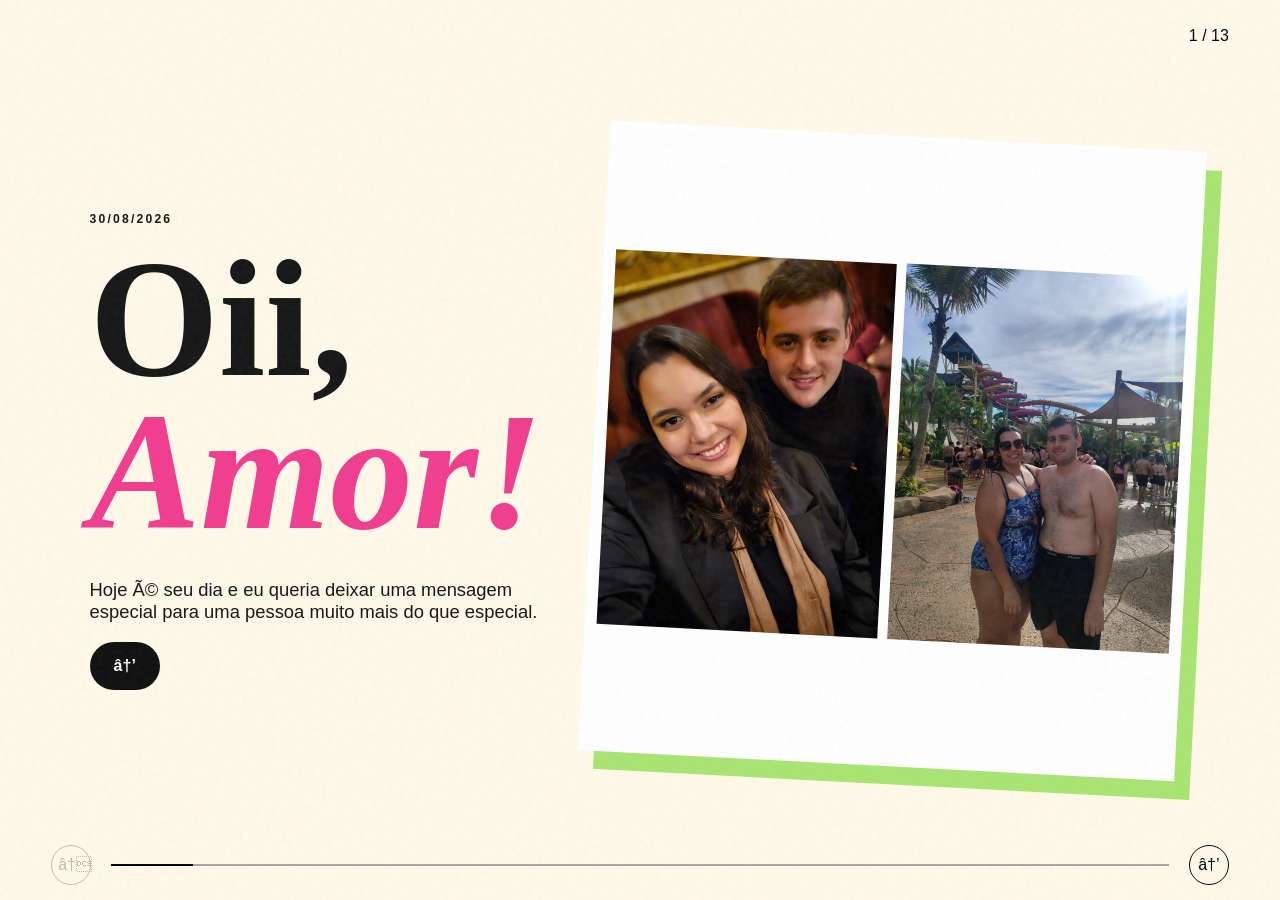
==== index.html @ ea7c891e "Add files via upload" ====
﻿<!doctype html>
<html lang="pt-BR">
<head>
  <meta charset="UTF-8">
  <meta name="viewport" content="width=device-width, initial-scale=1">
  <meta name="robots" content="noindex, nofollow, noarchive">
  <meta name="theme-color" content="#f13d8f">
  <title>Para a Bruna â™¥</title>
  <link rel="stylesheet" href="style.css">
</head>
<body>
  <div class="noise" aria-hidden="true"></div>

  <header class="topbar">
    <div></div>
    <span id="counter" aria-live="polite">1 / 13</span>
  </header>

  <main id="app" aria-live="polite">
    <section class="slide active intro">
      <div class="intro-copy">
        <p class="eyebrow">30/08/2026</p>
        <h1>Oii,<br><em>Amor!</em></h1>
        <p>Hoje Ã© seu dia e eu queria deixar uma mensagem especial para uma pessoa muito mais do que especial.</p>
        <button class="primary next" type="button" aria-label="AvanÃ§ar">â†’</button>
      </div>
      <div class="hero-photo"><img src="Slide1-Foto1.jpg" alt="Bruna e Guilherme" fetchpriority="high"><img src="Slide1-Foto2.jpg" alt="Bruna e Guilherme"></div>
    </section>

    <section class="slide message pink">
      <div class="polaroids"><img src="Slide2-Foto1.jpg" alt="Uma lembranÃ§a do casal"><img src="Slide2-Foto2.jpg" alt="Uma lembranÃ§a do casal"></div>
      <div class="card"><p>Antes de mais nada, pra deixar claro, o site foi feito por IA, mas o texto nÃ£o, ok?</p></div>
    </section>

    <section class="slide top-five">
      <div class="burst"><strong>5</strong></div>
      <div><p>Pra relembrar um pouco o ano de 2024, vou comeÃ§ar com um top 5â€¦</p><h2>Top 5 coisas que eu<br><em>admiro em vocÃª</em> ðŸ™‚</h2></div>
      <div class="cutout-gallery"><img src="Slide3-Foto1.jpg" alt="Bruna"><img src="Slide3-Foto2.jpg" alt="Bruna"></div>
    </section>

    <section class="slide message green">
      <div class="photo-pair"><img src="Slide4-Foto1.jpg" alt="Uma lembranÃ§a"><img src="Slide4-Foto2.jpg" alt="Uma lembranÃ§a"></div>
      <div class="card dark"><p>Mas antes do top, algumas menÃ§Ãµes honrosasâ€¦</p></div>
    </section>

    <section class="slide honor green">
      <div class="tape">MenÃ§Ã£o honrosa</div>
      <img class="wide-photo" src="Slide5-Foto1.jpg" alt="Uma lembranÃ§a em famÃ­lia">
      <div class="card dark"><p>Eu adoro a sua famÃ­lia, fazer parte dela e tudo que vem junto com vocÃª!</p><small>Adoro seus amigos, sua casa, sua calopsita â€” afinal, foi por conta dela que eu consegui puxar assunto contigo, nÃ©? Haha.</small></div>
    </section>

    <section class="slide message black">
      <div class="gallery-row"><img src="Slide6-Foto1.jpg" alt="Uma lembranÃ§a"></div>
      <div class="card light"><p>Mas agora vamos ao top 5.</p></div>
    </section>

    <section class="slide rank empathy">
      <div class="rank-number">5</div>
      <div class="rank-copy"><h2>Sua empatia</h2><p>Adoro quando vocÃª se preocupa com as pessoas, com seus pais, avÃ³s, comigoâ€¦</p><p>Adoro o fato de vocÃª ouvir e ajudar as pessoasâ€¦</p></div>
      <div class="photo-stack"><img src="Slide7-Foto1.jpg" alt="Bruna"><img src="Slide7-Foto2.jpg" alt="Uma lembranÃ§a do casal"></div>
    </section>

    <section class="slide rank beauty pink">
      <div class="rank-number">4</div>
      <div class="rank-copy"><h2>Sua beleza</h2><p>VocÃª Ã© muito gata, mulher!</p><p>Sou apaixonado por vocÃª, pelos seus olhos, seu sorriso, seu cabelo, por tudo em vocÃª &lt;3</p></div>
      <div class="film"><img src="Slide8-Foto1.jpg" alt="Bruna"><img src="Slide8-Foto2.jpg" alt="Bruna"><img src="Slide8-Foto3.jpg" alt="Bruna"><img src="Slide8-Foto4.jpg" alt="Bruna"></div>
    </section>

    <section class="slide rank intelligence blue">
      <div class="rank-number">3</div>
      <div class="rank-copy"><h2>Sua inteligÃªncia</h2><p>Adoro quando vocÃª me explica coisas do seu trabalho, coisas de estatÃ­stica, de dados, de machine learningâ€¦</p></div>
      <img class="portrait" src="Slide9-Foto1.jpg" alt="Bruna">
    </section>

    <section class="slide rank sensitivity green">
      <div class="rank-number">2</div>
      <div class="rank-copy"><h2>Sua sensibilidade</h2><p>Eu amo o fato de vocÃª ser gentil com as pessoas.</p><p>Confesso que deveria aprender um pouco disso com vocÃª, hehe.</p></div>
      <div class="photo-window"><img src="Slide10-Foto1.jpg" alt="Bruna"></div>
    </section>

    <section class="slide rank humor yellow">
      <div class="rank-number">1</div>
      <div class="rank-copy"><h2>Seu humor</h2><p>Amo quando vocÃª me faz rirâ€¦ Quando inventa alguma brincadeiraâ€¦</p><p>Eu me divirto muito conversando com vocÃª, e isso me faz muito, muito, muito feliz, amor!</p></div>
      <div class="photo-grid-four"><img src="Slide11-Foto1.jpg" alt="Uma lembranÃ§a divertida"><img src="Slide11-Foto2.jpg" alt="Uma lembranÃ§a divertida"><img src="Slide11-Foto3.jpg" alt="Uma lembranÃ§a divertida"><img src="Slide11-Foto4.jpg" alt="Uma lembranÃ§a divertida"></div>
    </section>

    <section class="slide seventy green">
      <div class="age"><span>27</span><i>â†’</i><span>70</span></div>
      <h2>Hoje vocÃª fez 27, mas, como diz uma mÃºsica do Ed Sheeran, eu vou te amar atÃ© vocÃª fazer 70!</h2>
      <p>Te amo, te amo, te amo &lt;3</p>
      <img src="Slide12-Foto1.jpg" alt="Bruna e Guilherme">
    </section>

    <section class="slide finale black">
      <div class="final-photos"><img src="Slide13-Foto1.jpg" alt="Bruna e Guilherme"><img src="Slide13-Foto2.jpg" alt="Bruna e Guilherme"></div>
      <div><h2>Feliz aniversÃ¡rio,<br><em>amor!</em></h2><p>Aproveite o dia de hoje e todos os outros da sua vida, porque vocÃª merece!</p><button class="primary replay" type="button" aria-label="Ver de novo">â†»</button></div>
    </section>
  </main>

  <footer class="controls">
    <button id="prev" type="button" aria-label="Voltar">â†</button>
    <div class="progress"><i id="progress"></i></div>
    <button id="next" type="button" aria-label="AvanÃ§ar">â†’</button>
  </footer>

  <script src="script.js"></script>
</body>
</html>
---- style.css ----
:root {
  --pink: #f13d8f;
  --green: #a9e572;
  --black: #101010;
  --cream: #fff9e9;
  --yellow: #ffd83d;
  --blue: #a5dafa;
  --ink: #161616;
}
* {
  box-sizing: border-box;
}
html,
body {
  margin: 0;
  height: 100%;
  overflow: hidden;
}
body {
  font-family: "Trebuchet MS", Arial, sans-serif;
  background: var(--cream);
  color: var(--ink);
}
button {
  font: inherit;
}
.noise {
  position: fixed;
  inset: 0;
  opacity: 0.05;
  pointer-events: none;
  z-index: 20;
  background-image: url("data:image/svg+xml,%3Csvg viewBox='0 0 180 180' xmlns='http://www.w3.org/2000/svg'%3E%3Cfilter id='n'%3E%3CfeTurbulence type='fractalNoise' baseFrequency='.9' numOctaves='3' stitchTiles='stitch'/%3E%3C/filter%3E%3Crect width='100%25' height='100%25' filter='url(%23n)'/%3E%3C/svg%3E");
}
.topbar {
  position: fixed;
  z-index: 30;
  top: 0;
  left: 0;
  right: 0;
  height: 72px;
  padding: 0 4vw;
  display: flex;
  align-items: center;
  justify-content: space-between;
  mix-blend-mode: difference;
  color: #fff;
}
.top-actions {
  display: flex;
  gap: 20px;
  align-items: center;
}
.icon-button,
.controls button {
  border: 1px solid currentColor;
  background: transparent;
  color: inherit;
  border-radius: 50%;
  width: 40px;
  height: 40px;
  cursor: pointer;
}
.slide {
  position: absolute;
  inset: 0;
  display: grid;
  align-items: center;
  padding: 90px 7vw 88px;
  opacity: 0;
  visibility: hidden;
  transform: translateX(5%);
  transition:
    opacity 0.55s ease,
    transform 0.65s cubic-bezier(0.2, 0.8, 0.2, 1),
    visibility 0.55s;
  overflow: hidden;
  background: var(--cream);
}
.slide.active {
  opacity: 1;
  visibility: visible;
  transform: none;
  z-index: 2;
}
.slide.exit {
  transform: translateX(-5%);
}
.pink {
  background: var(--pink);
}
.green {
  background: var(--green);
}
.blue {
  background: var(--blue);
}
.yellow {
  background: var(--yellow);
}
.black {
  background: var(--black);
  color: #fff;
}
h1,
h2,
h3,
p {
  margin-top: 0;
}
h1,
h2 {
  font-family: "Playfair Display", serif;
  line-height: 0.92;
}
h1 {
  font-size: clamp(5rem, 13vw, 12rem);
  margin: 0.1em 0 0.18em;
}
h2 {
  font-size: clamp(3.6rem, 8vw, 8rem);
  margin: 0.05em 0 0.22em;
}
em {
  font-weight: 700;
  color: var(--pink);
}
.pink em {
  color: var(--green);
}
.eyebrow {
  text-transform: uppercase;
  letter-spacing: 0.18em;
  font-size: 0.76rem;
  font-weight: 700;
}
.primary {
  border: 0;
  background: var(--black);
  color: #fff;
  padding: 15px 24px;
  border-radius: 99px;
  cursor: pointer;
  font-weight: 700;
}
.primary span {
  margin-left: 25px;
}
.intro {
  grid-template-columns: 0.75fr 1.25fr;
  gap: 4vw;
}
.intro-copy > p:not(.eyebrow) {
  max-width: 490px;
  font-size: 1.15rem;
}
.hero-photo {
  height: min(70vh, 720px);
  transform: rotate(3deg);
  padding: 12px;
  background: #fff;
  box-shadow: 16px 18px 0 var(--green);
  display: grid;
  grid-template-columns: repeat(2, minmax(0, 1fr));
  gap: 10px;
}
.hero-photo img,
.wide-photo,
.portrait,
.photo-window img,
.seventy > img {
  width: 100%;
  height: 100%;
  min-width: 0;
  min-height: 0;
  object-fit: contain;
}
.message {
  grid-template-columns: 1fr 1fr;
  gap: 7vw;
}
.polaroids {
  height: 62vh;
  display: grid;
  grid-template-columns: 1fr 1fr;
  gap: 14px;
}
.polaroids img {
  width: 100%;
  height: 100%;
  min-width: 0;
  object-fit: contain;
  border: 10px solid #fff;
  box-shadow: 0 12px 30px #0003;
}
.photo-pair {
  height: 62vh;
  display: grid;
  grid-template-columns: 1fr 1fr;
  gap: 14px;
}
.photo-pair img {
  width: 100%;
  height: 100%;
  min-width: 0;
  object-fit: contain;
  border: 10px solid #fff;
}
.card {
  background: var(--cream);
  padding: clamp(25px, 5vw, 70px);
  box-shadow: 12px 12px 0 var(--black);
  font-size: clamp(1.35rem, 2.5vw, 2.5rem);
  font-weight: 500;
}
.card small,
.rank-copy small {
  display: block;
  margin-top: 20px;
  font-size: 0.9rem;
  line-height: 1.5;
  font-weight: 400;
}
.number {
  font-family: "Playfair Display";
  font-size: 5rem;
  display: block;
  color: var(--pink);
}
.top-five {
  grid-template-columns: 0.4fr 0.85fr 1.35fr;
  background: var(--black);
  color: #fff;
}
.burst {
  width: 180px;
  height: 180px;
  background: var(--yellow);
  color: var(--black);
  display: grid;
  place-content: center;
  text-align: center;
  border-radius: 50%;
  font-weight: 700;
  font-size: 1.3rem;
  transform: rotate(-10deg);
  clip-path: polygon(
    50% 0,
    60% 18%,
    78% 6%,
    82% 28%,
    100% 30%,
    87% 48%,
    100% 64%,
    78% 69%,
    82% 91%,
    59% 82%,
    48% 100%,
    40% 80%,
    18% 94%,
    19% 72%,
    0 64%,
    16% 49%,
    0 33%,
    22% 29%,
    19% 7%,
    41% 18%
  );
}
.burst strong {
  font: 700 5rem/1 "Playfair Display";
}
.cutout-gallery {
  width: 100%;
  height: 65vh;
  display: grid;
  grid-template-columns: repeat(2, minmax(0, 1fr));
  gap: 10px;
  box-shadow: 15px 15px 0 var(--pink);
}
.cutout-gallery img {
  width: 100%;
  height: 100%;
  min-height: 0;
  object-fit: contain;
  background: #fff;
}
.honor {
  grid-template-columns: 1.25fr 1fr;
  gap: 5vw;
}
.tape {
  position: absolute;
  top: 16%;
  left: 4%;
  background: var(--pink);
  color: #fff;
  padding: 12px 30px;
  transform: rotate(-6deg);
  z-index: 3;
  font-weight: 700;
  letter-spacing: 0.12em;
}
.wide-photo {
  height: 65vh;
  border: 10px solid #fff;
  transform: rotate(-2deg);
}
.card.dark {
  background: var(--black);
  color: #fff;
  box-shadow: 12px 12px 0 var(--pink);
}
.doodle {
  font-size: 6rem;
  color: var(--pink);
}
.rank {
  grid-template-columns: 0.35fr 0.85fr 1.35fr;
  gap: 3vw;
}
.rank-number {
  font: 700 clamp(10rem, 25vw, 24rem) / 0.7 "Playfair Display";
  opacity: 0.9;
}
.rank-copy p:not(.eyebrow) {
  max-width: 620px;
  font-size: clamp(1rem, 1.7vw, 1.45rem);
  line-height: 1.55;
}
.rank-copy h2 {
  font-style: italic;
}
.photo-stack {
  height: 64vh;
  display: grid;
  grid-template-columns: repeat(2, minmax(0, 1fr));
  gap: 12px;
}
.photo-stack img {
  width: 100%;
  height: 100%;
  min-height: 0;
  object-fit: contain;
  border: 8px solid #fff;
}
.film {
  height: 70vh;
  background: #111;
  padding: 16px;
  display: grid;
  grid-template-columns: repeat(2, minmax(0, 1fr));
  grid-template-rows: repeat(2, minmax(0, 1fr));
  gap: 12px;
  transform: rotate(2deg);
}
.film img {
  width: 100%;
  height: 100%;
  min-height: 0;
  object-fit: contain;
}
.portrait {
  height: 68vh;
  border-radius: 6px;
  border: 9px solid #fff;
}
.photo-window {
  height: 65vh;
  border-radius: 6px;
  overflow: visible;
  border: 10px solid var(--cream);
}
.comic {
  height: 65vh;
  position: relative;
}
.photo-grid-four {
  height: 65vh;
  display: grid;
  grid-template-columns: 1fr 1fr;
  grid-template-rows: 1fr 1fr;
  gap: 10px;
}
.photo-grid-four img {
  width: 100%;
  height: 100%;
  min-width: 0;
  min-height: 0;
  object-fit: contain;
  border: 6px solid #fff;
}
.comic img {
  width: 100%;
  height: 100%;
  object-fit: contain;
  border: 9px solid #fff;
}
.message.black {
  grid-template-columns: 1.25fr 1fr;
}
.gallery-row {
  display: flex;
  height: 60vh;
  gap: 10px;
}
.gallery-row img {
  width: 100%;
  min-width: 0;
  object-fit: contain;
}
.card.light {
  color: var(--ink);
  box-shadow: 12px 12px 0 var(--pink);
}
.celebration {
  grid-template-columns: 1fr 1fr;
  align-content: center;
}
.celebration > p {
  max-width: 650px;
  font-size: 1.2rem;
}
.mini-gallery {
  grid-column: 2;
  grid-row: 1/5;
  display: grid;
  grid-template-columns: 1fr 1fr;
  gap: 12px;
  height: 68vh;
  transform: rotate(2deg);
}
.mini-gallery img {
  width: 100%;
  height: 100%;
  min-height: 0;
  object-fit: contain;
  border: 6px solid #fff;
}
.seventy {
  grid-template-columns: 1fr 1fr;
  grid-template-rows: auto auto auto;
  gap: 1vw 5vw;
}
.age {
  display: flex;
  align-items: center;
  gap: 20px;
  font: 700 clamp(5rem, 13vw, 11rem) / 1 "Playfair Display";
}
.age i {
  font: 400 3rem "DM Sans";
}
.seventy h2 {
  font-size: clamp(3rem, 6vw, 6rem);
}
.seventy > img {
  grid-column: 2;
  grid-row: 1/4;
  height: 70vh;
  border: 10px solid #fff;
  transform: rotate(3deg);
}
.finale {
  grid-template-columns: 1fr 1fr;
  gap: 7vw;
}
.final-photos {
  height: 65vh;
  display: grid;
  grid-template-columns: repeat(2, 1fr);
  gap: 14px;
}
.final-photos img {
  width: 100%;
  height: 100%;
  min-width: 0;
  object-fit: contain;
  border: 9px solid #fff;
}
.finale h2 em {
  color: var(--green);
}
.controls {
  position: fixed;
  z-index: 30;
  bottom: 0;
  left: 0;
  right: 0;
  height: 70px;
  padding: 0 4vw;
  display: flex;
  align-items: center;
  gap: 20px;
  mix-blend-mode: difference;
  color: #fff;
}
.progress {
  height: 2px;
  background: #ffffff55;
  flex: 1;
}
.progress i {
  display: block;
  height: 100%;
  background: #fff;
  width: 7.69%;
  transition: width 0.5s;
}
.controls button:disabled {
  opacity: 0.25;
  cursor: default;
}
@media (max-width: 760px) {
  html,
  body {
    height: 100dvh;
  }
  .topbar {
    height: calc(52px + env(safe-area-inset-top));
    padding-top: env(safe-area-inset-top);
  }
  .slide {
    padding: calc(64px + env(safe-area-inset-top)) 18px
      calc(74px + env(safe-area-inset-bottom));
    overflow-y: auto;
    overflow-x: hidden;
    overscroll-behavior: contain;
    -webkit-overflow-scrolling: touch;
  }
  .intro,
  .message,
  .top-five,
  .honor,
  .rank,
  .celebration,
  .seventy,
  .finale {
    grid-template-columns: 1fr;
    gap: 18px;
    align-content: start;
  }
  .intro h1 {
    font-size: clamp(3.7rem, 20vw, 6rem);
  }
  .hero-photo {
    position: static;
    width: 100%;
    height: min(46dvh, 390px);
    opacity: 1;
  }
  .intro-copy {
    z-index: 1;
  }
  .polaroids {
    height: min(44dvh, 380px);
  }
  .photo-pair {
    height: min(44dvh, 380px);
  }
  .card {
    font-size: 1.05rem;
    line-height: 1.45;
    padding: 20px;
  }
  .top-five {
    grid-template-columns: 0.5fr 1fr;
  }
  .top-five .cutout-gallery {
    grid-column: 1/3;
    height: min(44dvh, 380px);
  }
  .burst {
    width: 105px;
    height: 105px;
  }
  .burst strong {
    font-size: 3rem;
  }
  .honor .wide-photo {
    height: min(44dvh, 380px);
  }
  .tape {
    top: 11%;
  }
  .rank {
    grid-template-columns: 0.34fr 1fr;
  }
  .rank-number {
    font-size: 27vw;
  }
  .rank-copy h2 {
    font-size: clamp(2.6rem, 12vw, 4.2rem);
  }
  .rank-copy p:not(.eyebrow) {
    font-size: 1rem;
    line-height: 1.45;
  }
  .photo-stack,
  .film,
  .portrait,
  .cutout-gallery,
  .photo-window,
  .comic,
  .photo-grid-four {
    grid-column: 1/3;
    height: min(46dvh, 390px);
  }
  .photo-stack {
    grid-template-columns: repeat(2, minmax(0, 1fr));
  }
  .film {
    padding: 12px;
  }
  .film img {
    width: 100%;
    height: 100%;
  }
  .message.black .gallery-row {
    height: min(44dvh, 380px);
  }
  .gallery-row {
    grid-column: 1/3;
  }
  .message.black .card {
    grid-column: 1/3;
  }
  .mini-gallery {
    grid-column: 1;
    grid-row: auto;
    height: min(40dvh, 340px);
  }
  .seventy > img {
    grid-column: 1;
    grid-row: auto;
    height: min(44dvh, 380px);
  }
  .age {
    font-size: 20vw;
  }
  .final-photos {
    height: min(44dvh, 380px);
  }
  .finale h2 {
    font-size: 13vw;
  }
  .controls {
    height: calc(58px + env(safe-area-inset-bottom));
    padding-bottom: env(safe-area-inset-bottom);
    background: #00000018;
    backdrop-filter: blur(4px);
  }
  .controls button {
    width: 34px;
    height: 34px;
  }
}
@media (prefers-reduced-motion: reduce) {
  * {
    scroll-behavior: auto !important;
    transition: none !important;
  }
}
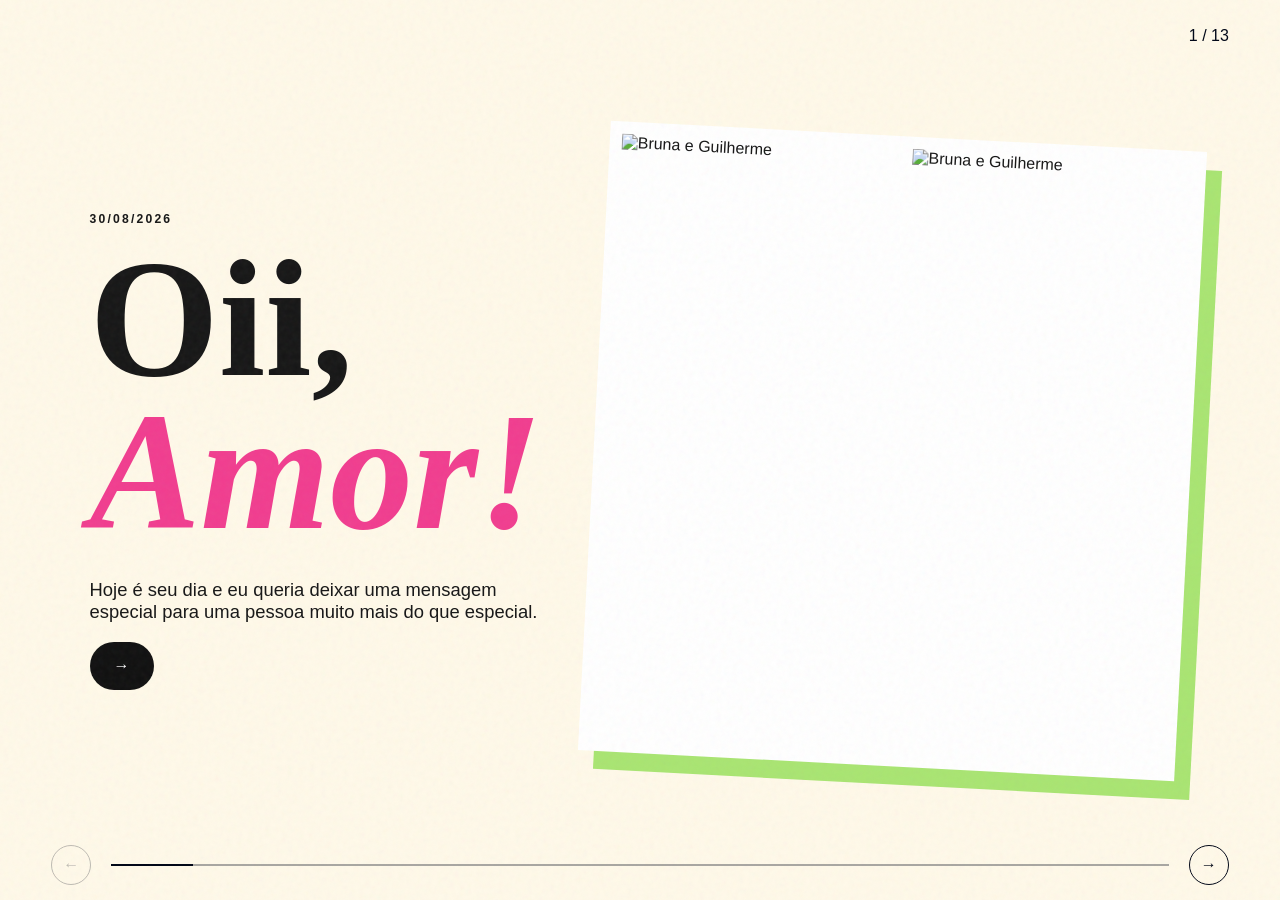
==== commit 6b62e4cc: "Add files via upload" ====
--- a/index.html
+++ b/index.html
@@ -1,11 +1,11 @@
-﻿<!doctype html>
+<!doctype html>
 <html lang="pt-BR">
 <head>
   <meta charset="UTF-8">
   <meta name="viewport" content="width=device-width, initial-scale=1">
   <meta name="robots" content="noindex, nofollow, noarchive">
   <meta name="theme-color" content="#f13d8f">
-  <title>Para a Bruna â™¥</title>
+  <title>Para a Bruna ♥</title>
   <link rel="stylesheet" href="style.css">
 </head>
 <body>
@@ -21,89 +21,88 @@
       <div class="intro-copy">
         <p class="eyebrow">30/08/2026</p>
         <h1>Oii,<br><em>Amor!</em></h1>
-        <p>Hoje Ã© seu dia e eu queria deixar uma mensagem especial para uma pessoa muito mais do que especial.</p>
-        <button class="primary next" type="button" aria-label="AvanÃ§ar">â†’</button>
+        <p>Hoje é seu dia e eu queria deixar uma mensagem especial para uma pessoa muito mais do que especial.</p>
+        <button class="primary next" type="button" aria-label="Avançar">→</button>
       </div>
-      <div class="hero-photo"><img src="Slide1-Foto1.jpg" alt="Bruna e Guilherme" fetchpriority="high"><img src="Slide1-Foto2.jpg" alt="Bruna e Guilherme"></div>
+      <div class="hero-photo"><img src="assets/photos/Slide1-Foto1.jpg" alt="Bruna e Guilherme" fetchpriority="high"><img src="assets/photos/Slide1-Foto2.jpg" alt="Bruna e Guilherme"></div>
     </section>
 
     <section class="slide message pink">
-      <div class="polaroids"><img src="Slide2-Foto1.jpg" alt="Uma lembranÃ§a do casal"><img src="Slide2-Foto2.jpg" alt="Uma lembranÃ§a do casal"></div>
-      <div class="card"><p>Antes de mais nada, pra deixar claro, o site foi feito por IA, mas o texto nÃ£o, ok?</p></div>
+      <div class="polaroids"><img src="assets/photos/Slide2-Foto1.jpg" alt="Uma lembrança do casal"><img src="assets/photos/Slide2-Foto2.jpg" alt="Uma lembrança do casal"></div>
+      <div class="card"><p>Antes de mais nada, pra deixar claro, o site foi feito por IA, mas o texto não, ok?</p></div>
     </section>
 
     <section class="slide top-five">
       <div class="burst"><strong>5</strong></div>
-      <div><p>Pra relembrar um pouco o ano de 2024, vou comeÃ§ar com um top 5â€¦</p><h2>Top 5 coisas que eu<br><em>admiro em vocÃª</em> ðŸ™‚</h2></div>
-      <div class="cutout-gallery"><img src="Slide3-Foto1.jpg" alt="Bruna"><img src="Slide3-Foto2.jpg" alt="Bruna"></div>
+      <div><p>Pra relembrar um pouco o ano de 2024, vou começar com um top 5…</p><h2>Top 5 coisas que eu<br><em>admiro em você</em> 🙂</h2></div>
+      <div class="cutout-gallery"><img src="assets/photos/Slide3-Foto1.jpg" alt="Bruna"><img src="assets/photos/Slide3-Foto2.jpg" alt="Bruna"></div>
     </section>
 
     <section class="slide message green">
-      <div class="photo-pair"><img src="Slide4-Foto1.jpg" alt="Uma lembranÃ§a"><img src="Slide4-Foto2.jpg" alt="Uma lembranÃ§a"></div>
-      <div class="card dark"><p>Mas antes do top, algumas menÃ§Ãµes honrosasâ€¦</p></div>
+      <div class="photo-pair"><img src="assets/photos/Slide4-Foto1.jpg" alt="Uma lembrança"><img src="assets/photos/Slide4-Foto2.jpg" alt="Uma lembrança"></div>
+      <div class="card dark"><p>Mas antes do top, algumas menções honrosas…</p></div>
     </section>
 
     <section class="slide honor green">
-      <div class="tape">MenÃ§Ã£o honrosa</div>
-      <img class="wide-photo" src="Slide5-Foto1.jpg" alt="Uma lembranÃ§a em famÃ­lia">
-      <div class="card dark"><p>Eu adoro a sua famÃ­lia, fazer parte dela e tudo que vem junto com vocÃª!</p><small>Adoro seus amigos, sua casa, sua calopsita â€” afinal, foi por conta dela que eu consegui puxar assunto contigo, nÃ©? Haha.</small></div>
+      <div class="tape">Menção honrosa</div>
+      <img class="wide-photo" src="assets/photos/Slide5-Foto1.jpg" alt="Uma lembrança em família">
+      <div class="card dark"><p>Eu adoro a sua família, fazer parte dela e tudo que vem junto com você!</p><small>Adoro seus amigos, sua casa, sua calopsita — afinal, foi por conta dela que eu consegui puxar assunto contigo, né? Haha.</small></div>
     </section>
 
     <section class="slide message black">
-      <div class="gallery-row"><img src="Slide6-Foto1.jpg" alt="Uma lembranÃ§a"></div>
+      <div class="gallery-row"><img src="assets/photos/Slide6-Foto1.jpg" alt="Uma lembrança"></div>
       <div class="card light"><p>Mas agora vamos ao top 5.</p></div>
     </section>
 
     <section class="slide rank empathy">
       <div class="rank-number">5</div>
-      <div class="rank-copy"><h2>Sua empatia</h2><p>Adoro quando vocÃª se preocupa com as pessoas, com seus pais, avÃ³s, comigoâ€¦</p><p>Adoro o fato de vocÃª ouvir e ajudar as pessoasâ€¦</p></div>
-      <div class="photo-stack"><img src="Slide7-Foto1.jpg" alt="Bruna"><img src="Slide7-Foto2.jpg" alt="Uma lembranÃ§a do casal"></div>
+      <div class="rank-copy"><h2>Sua empatia</h2><p>Adoro quando você se preocupa com as pessoas, com seus pais, avós, comigo…</p><p>Adoro o fato de você ouvir e ajudar as pessoas…</p></div>
+      <div class="photo-stack"><img src="assets/photos/Slide7-Foto1.jpg" alt="Bruna"><img src="assets/photos/Slide7-Foto2.jpg" alt="Uma lembrança do casal"></div>
     </section>
 
     <section class="slide rank beauty pink">
       <div class="rank-number">4</div>
-      <div class="rank-copy"><h2>Sua beleza</h2><p>VocÃª Ã© muito gata, mulher!</p><p>Sou apaixonado por vocÃª, pelos seus olhos, seu sorriso, seu cabelo, por tudo em vocÃª &lt;3</p></div>
-      <div class="film"><img src="Slide8-Foto1.jpg" alt="Bruna"><img src="Slide8-Foto2.jpg" alt="Bruna"><img src="Slide8-Foto3.jpg" alt="Bruna"><img src="Slide8-Foto4.jpg" alt="Bruna"></div>
+      <div class="rank-copy"><h2>Sua beleza</h2><p>Você é muito gata, mulher!</p><p>Sou apaixonado por você, pelos seus olhos, seu sorriso, seu cabelo, por tudo em você &lt;3</p></div>
+      <div class="film"><img src="assets/photos/Slide8-Foto1.jpg" alt="Bruna"><img src="assets/photos/Slide8-Foto2.jpg" alt="Bruna"><img src="assets/photos/Slide8-Foto3.jpg" alt="Bruna"><img src="assets/photos/Slide8-Foto4.jpg" alt="Bruna"></div>
     </section>
 
     <section class="slide rank intelligence blue">
       <div class="rank-number">3</div>
-      <div class="rank-copy"><h2>Sua inteligÃªncia</h2><p>Adoro quando vocÃª me explica coisas do seu trabalho, coisas de estatÃ­stica, de dados, de machine learningâ€¦</p></div>
-      <img class="portrait" src="Slide9-Foto1.jpg" alt="Bruna">
+      <div class="rank-copy"><h2>Sua inteligência</h2><p>Adoro quando você me explica coisas do seu trabalho, coisas de estatística, de dados, de machine learning…</p></div>
+      <img class="portrait" src="assets/photos/Slide9-Foto1.jpg" alt="Bruna">
     </section>
 
     <section class="slide rank sensitivity green">
       <div class="rank-number">2</div>
-      <div class="rank-copy"><h2>Sua sensibilidade</h2><p>Eu amo o fato de vocÃª ser gentil com as pessoas.</p><p>Confesso que deveria aprender um pouco disso com vocÃª, hehe.</p></div>
-      <div class="photo-window"><img src="Slide10-Foto1.jpg" alt="Bruna"></div>
+      <div class="rank-copy"><h2>Sua sensibilidade</h2><p>Eu amo o fato de você ser gentil com as pessoas.</p><p>Confesso que deveria aprender um pouco disso com você, hehe.</p></div>
+      <div class="photo-window"><img src="assets/photos/Slide10-Foto1.jpg" alt="Bruna"></div>
     </section>
 
     <section class="slide rank humor yellow">
       <div class="rank-number">1</div>
-      <div class="rank-copy"><h2>Seu humor</h2><p>Amo quando vocÃª me faz rirâ€¦ Quando inventa alguma brincadeiraâ€¦</p><p>Eu me divirto muito conversando com vocÃª, e isso me faz muito, muito, muito feliz, amor!</p></div>
-      <div class="photo-grid-four"><img src="Slide11-Foto1.jpg" alt="Uma lembranÃ§a divertida"><img src="Slide11-Foto2.jpg" alt="Uma lembranÃ§a divertida"><img src="Slide11-Foto3.jpg" alt="Uma lembranÃ§a divertida"><img src="Slide11-Foto4.jpg" alt="Uma lembranÃ§a divertida"></div>
+      <div class="rank-copy"><h2>Seu humor</h2><p>Amo quando você me faz rir… Quando inventa alguma brincadeira…</p><p>Eu me divirto muito conversando com você, e isso me faz muito, muito, muito feliz, amor!</p></div>
+      <div class="photo-grid-four"><img src="assets/photos/Slide11-Foto1.jpg" alt="Uma lembrança divertida"><img src="assets/photos/Slide11-Foto2.jpg" alt="Uma lembrança divertida"><img src="assets/photos/Slide11-Foto3.jpg" alt="Uma lembrança divertida"><img src="assets/photos/Slide11-Foto4.jpg" alt="Uma lembrança divertida"></div>
     </section>
 
     <section class="slide seventy green">
-      <div class="age"><span>27</span><i>â†’</i><span>70</span></div>
-      <h2>Hoje vocÃª fez 27, mas, como diz uma mÃºsica do Ed Sheeran, eu vou te amar atÃ© vocÃª fazer 70!</h2>
+      <div class="age"><span>27</span><i>→</i><span>70</span></div>
+      <h2>Hoje você fez 27, mas, como diz uma música do Ed Sheeran, eu vou te amar até você fazer 70!</h2>
       <p>Te amo, te amo, te amo &lt;3</p>
-      <img src="Slide12-Foto1.jpg" alt="Bruna e Guilherme">
+      <img src="assets/photos/Slide12-Foto1.jpg" alt="Bruna e Guilherme">
     </section>
 
     <section class="slide finale black">
-      <div class="final-photos"><img src="Slide13-Foto1.jpg" alt="Bruna e Guilherme"><img src="Slide13-Foto2.jpg" alt="Bruna e Guilherme"></div>
-      <div><h2>Feliz aniversÃ¡rio,<br><em>amor!</em></h2><p>Aproveite o dia de hoje e todos os outros da sua vida, porque vocÃª merece!</p><button class="primary replay" type="button" aria-label="Ver de novo">â†»</button></div>
+      <div class="final-photos"><img src="assets/photos/Slide13-Foto1.jpg" alt="Bruna e Guilherme"><img src="assets/photos/Slide13-Foto2.jpg" alt="Bruna e Guilherme"></div>
+      <div><h2>Feliz aniversário,<br><em>amor!</em></h2><p>Aproveite o dia de hoje e todos os outros da sua vida, porque você merece!</p><button class="primary replay" type="button" aria-label="Ver de novo">↻</button></div>
     </section>
   </main>
 
   <footer class="controls">
-    <button id="prev" type="button" aria-label="Voltar">â†</button>
+    <button id="prev" type="button" aria-label="Voltar">←</button>
     <div class="progress"><i id="progress"></i></div>
-    <button id="next" type="button" aria-label="AvanÃ§ar">â†’</button>
+    <button id="next" type="button" aria-label="Avançar">→</button>
   </footer>
 
   <script src="script.js"></script>
 </body>
 </html>
-
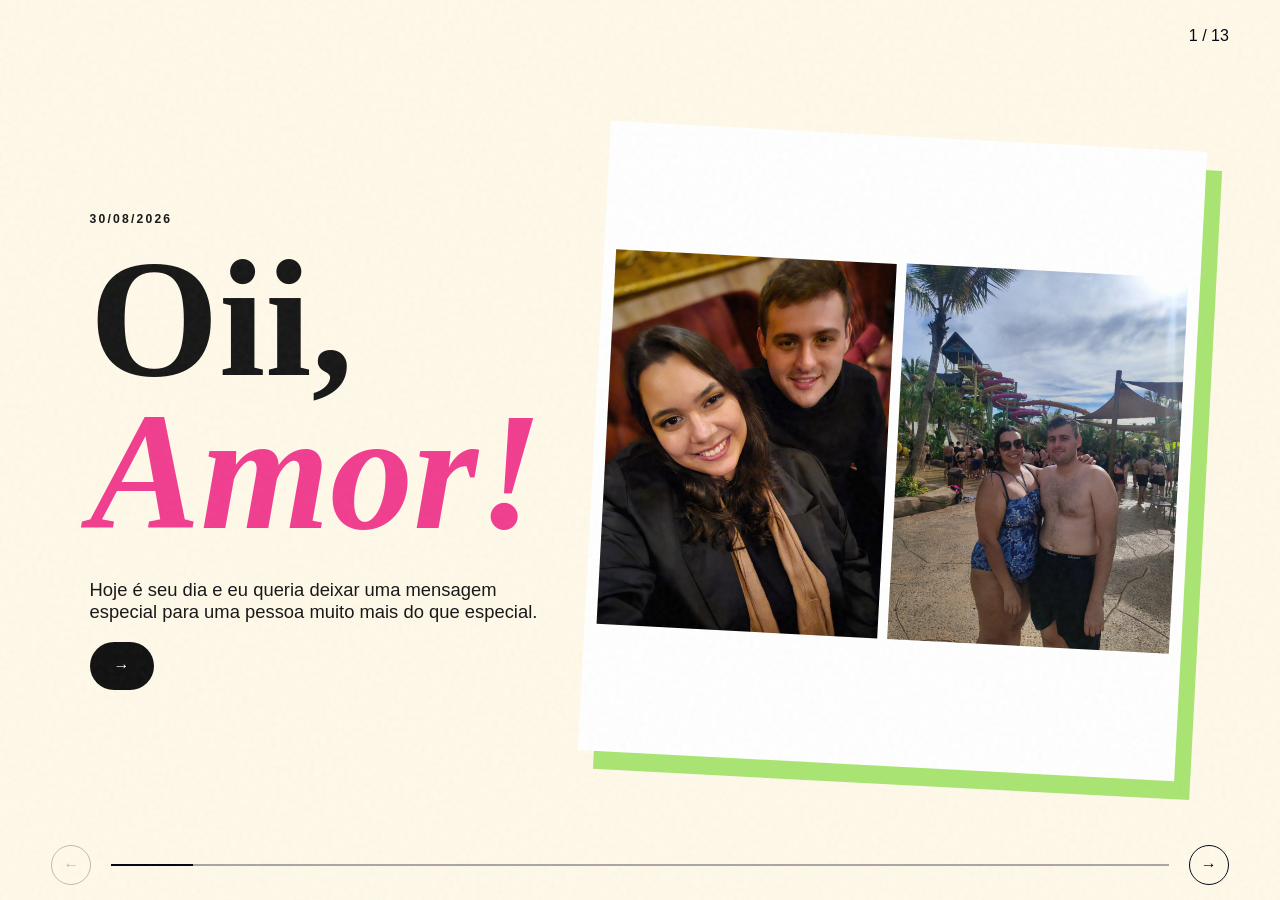
==== commit 0e6c0993: "Add files via upload" ====
--- a/index.html
+++ b/index.html
@@ -5,104 +5,85 @@
   <meta name="viewport" content="width=device-width, initial-scale=1">
   <meta name="robots" content="noindex, nofollow, noarchive">
   <meta name="theme-color" content="#f13d8f">
-  <title>Para a Bruna ♥</title>
+  <title>Para a Bruna &hearts;</title>
   <link rel="stylesheet" href="style.css">
 </head>
 <body>
   <div class="noise" aria-hidden="true"></div>
-
-  <header class="topbar">
-    <div></div>
-    <span id="counter" aria-live="polite">1 / 13</span>
-  </header>
-
+  <header class="topbar"><div></div><span id="counter" aria-live="polite">1 / 13</span></header>
   <main id="app" aria-live="polite">
     <section class="slide active intro">
       <div class="intro-copy">
         <p class="eyebrow">30/08/2026</p>
         <h1>Oii,<br><em>Amor!</em></h1>
-        <p>Hoje é seu dia e eu queria deixar uma mensagem especial para uma pessoa muito mais do que especial.</p>
-        <button class="primary next" type="button" aria-label="Avançar">→</button>
+        <p>Hoje &eacute; seu dia e eu queria deixar uma mensagem especial para uma pessoa muito mais do que especial.</p>
+        <button class="primary next" type="button" aria-label="Avan&ccedil;ar">&rarr;</button>
       </div>
-      <div class="hero-photo"><img src="assets/photos/Slide1-Foto1.jpg" alt="Bruna e Guilherme" fetchpriority="high"><img src="assets/photos/Slide1-Foto2.jpg" alt="Bruna e Guilherme"></div>
+      <div class="hero-photo"><img src="Slide1-Foto1.jpg" alt="Bruna e Guilherme" fetchpriority="high"><img src="Slide1-Foto2.jpg" alt="Bruna e Guilherme"></div>
     </section>
-
     <section class="slide message pink">
-      <div class="polaroids"><img src="assets/photos/Slide2-Foto1.jpg" alt="Uma lembrança do casal"><img src="assets/photos/Slide2-Foto2.jpg" alt="Uma lembrança do casal"></div>
-      <div class="card"><p>Antes de mais nada, pra deixar claro, o site foi feito por IA, mas o texto não, ok?</p></div>
+      <div class="polaroids"><img src="Slide2-Foto1.jpg" alt="Uma lembran&ccedil;a do casal"><img src="Slide2-Foto2.jpg" alt="Uma lembran&ccedil;a do casal"></div>
+      <div class="card"><p>Antes de mais nada, pra deixar claro, o site foi feito por IA, mas o texto n&atilde;o, ok?</p></div>
     </section>
-
     <section class="slide top-five">
       <div class="burst"><strong>5</strong></div>
-      <div><p>Pra relembrar um pouco o ano de 2024, vou começar com um top 5…</p><h2>Top 5 coisas que eu<br><em>admiro em você</em> 🙂</h2></div>
-      <div class="cutout-gallery"><img src="assets/photos/Slide3-Foto1.jpg" alt="Bruna"><img src="assets/photos/Slide3-Foto2.jpg" alt="Bruna"></div>
+      <div><p>Pra relembrar um pouco o ano de 2024, vou come&ccedil;ar com um top 5&hellip;</p><h2>Top 5 coisas que eu<br><em>admiro em voc&ecirc;</em> &#128578;</h2></div>
+      <div class="cutout-gallery"><img src="Slide3-Foto1.jpg" alt="Bruna"><img src="Slide3-Foto2.jpg" alt="Bruna"></div>
     </section>
-
     <section class="slide message green">
-      <div class="photo-pair"><img src="assets/photos/Slide4-Foto1.jpg" alt="Uma lembrança"><img src="assets/photos/Slide4-Foto2.jpg" alt="Uma lembrança"></div>
-      <div class="card dark"><p>Mas antes do top, algumas menções honrosas…</p></div>
+      <div class="photo-pair"><img src="Slide4-Foto1.jpg" alt="Uma lembran&ccedil;a"><img src="Slide4-Foto2.jpg" alt="Uma lembran&ccedil;a"></div>
+      <div class="card dark"><p>Mas antes do top, algumas men&ccedil;&otilde;es honrosas&hellip;</p></div>
     </section>
-
     <section class="slide honor green">
-      <div class="tape">Menção honrosa</div>
-      <img class="wide-photo" src="assets/photos/Slide5-Foto1.jpg" alt="Uma lembrança em família">
-      <div class="card dark"><p>Eu adoro a sua família, fazer parte dela e tudo que vem junto com você!</p><small>Adoro seus amigos, sua casa, sua calopsita — afinal, foi por conta dela que eu consegui puxar assunto contigo, né? Haha.</small></div>
+      <div class="tape">Men&ccedil;&atilde;o honrosa</div>
+      <img class="wide-photo" src="Slide5-Foto1.jpg" alt="Uma lembran&ccedil;a em fam&iacute;lia">
+      <div class="card dark"><p>Eu adoro a sua fam&iacute;lia, fazer parte dela e tudo que vem junto com voc&ecirc;!</p><small>Adoro seus amigos, sua casa, sua calopsita &mdash; afinal, foi por conta dela que eu consegui puxar assunto contigo, n&eacute;? Haha.</small></div>
     </section>
-
     <section class="slide message black">
-      <div class="gallery-row"><img src="assets/photos/Slide6-Foto1.jpg" alt="Uma lembrança"></div>
+      <div class="gallery-row"><img src="Slide6-Foto1.jpg" alt="Uma lembran&ccedil;a"></div>
       <div class="card light"><p>Mas agora vamos ao top 5.</p></div>
     </section>
-
     <section class="slide rank empathy">
       <div class="rank-number">5</div>
-      <div class="rank-copy"><h2>Sua empatia</h2><p>Adoro quando você se preocupa com as pessoas, com seus pais, avós, comigo…</p><p>Adoro o fato de você ouvir e ajudar as pessoas…</p></div>
-      <div class="photo-stack"><img src="assets/photos/Slide7-Foto1.jpg" alt="Bruna"><img src="assets/photos/Slide7-Foto2.jpg" alt="Uma lembrança do casal"></div>
+      <div class="rank-copy"><h2>Sua empatia</h2><p>Adoro quando voc&ecirc; se preocupa com as pessoas, com seus pais, av&oacute;s, comigo&hellip;</p><p>Adoro o fato de voc&ecirc; ouvir e ajudar as pessoas&hellip;</p></div>
+      <div class="photo-stack"><img src="Slide7-Foto1.jpg" alt="Bruna"><img src="Slide7-Foto2.jpg" alt="Uma lembran&ccedil;a do casal"></div>
     </section>
-
     <section class="slide rank beauty pink">
       <div class="rank-number">4</div>
-      <div class="rank-copy"><h2>Sua beleza</h2><p>Você é muito gata, mulher!</p><p>Sou apaixonado por você, pelos seus olhos, seu sorriso, seu cabelo, por tudo em você &lt;3</p></div>
-      <div class="film"><img src="assets/photos/Slide8-Foto1.jpg" alt="Bruna"><img src="assets/photos/Slide8-Foto2.jpg" alt="Bruna"><img src="assets/photos/Slide8-Foto3.jpg" alt="Bruna"><img src="assets/photos/Slide8-Foto4.jpg" alt="Bruna"></div>
+      <div class="rank-copy"><h2>Sua beleza</h2><p>Voc&ecirc; &eacute; muito gata, mulher!</p><p>Sou apaixonado por voc&ecirc;, pelos seus olhos, seu sorriso, seu cabelo, por tudo em voc&ecirc; &lt;3</p></div>
+      <div class="film"><img src="Slide8-Foto1.jpg" alt="Bruna"><img src="Slide8-Foto2.jpg" alt="Bruna"><img src="Slide8-Foto3.jpg" alt="Bruna"><img src="Slide8-Foto4.jpg" alt="Bruna"></div>
     </section>
-
     <section class="slide rank intelligence blue">
       <div class="rank-number">3</div>
-      <div class="rank-copy"><h2>Sua inteligência</h2><p>Adoro quando você me explica coisas do seu trabalho, coisas de estatística, de dados, de machine learning…</p></div>
-      <img class="portrait" src="assets/photos/Slide9-Foto1.jpg" alt="Bruna">
+      <div class="rank-copy"><h2>Sua intelig&ecirc;ncia</h2><p>Adoro quando voc&ecirc; me explica coisas do seu trabalho, coisas de estat&iacute;stica, de dados, de machine learning&hellip;</p></div>
+      <img class="portrait" src="Slide9-Foto1.jpg" alt="Bruna">
     </section>
-
     <section class="slide rank sensitivity green">
       <div class="rank-number">2</div>
-      <div class="rank-copy"><h2>Sua sensibilidade</h2><p>Eu amo o fato de você ser gentil com as pessoas.</p><p>Confesso que deveria aprender um pouco disso com você, hehe.</p></div>
-      <div class="photo-window"><img src="assets/photos/Slide10-Foto1.jpg" alt="Bruna"></div>
+      <div class="rank-copy"><h2>Sua sensibilidade</h2><p>Eu amo o fato de voc&ecirc; ser gentil com as pessoas.</p><p>Confesso que deveria aprender um pouco disso com voc&ecirc;, hehe.</p></div>
+      <div class="photo-window"><img src="Slide10-Foto1.jpg" alt="Bruna"></div>
     </section>
-
     <section class="slide rank humor yellow">
       <div class="rank-number">1</div>
-      <div class="rank-copy"><h2>Seu humor</h2><p>Amo quando você me faz rir… Quando inventa alguma brincadeira…</p><p>Eu me divirto muito conversando com você, e isso me faz muito, muito, muito feliz, amor!</p></div>
-      <div class="photo-grid-four"><img src="assets/photos/Slide11-Foto1.jpg" alt="Uma lembrança divertida"><img src="assets/photos/Slide11-Foto2.jpg" alt="Uma lembrança divertida"><img src="assets/photos/Slide11-Foto3.jpg" alt="Uma lembrança divertida"><img src="assets/photos/Slide11-Foto4.jpg" alt="Uma lembrança divertida"></div>
+      <div class="rank-copy"><h2>Seu humor</h2><p>Amo quando voc&ecirc; me faz rir&hellip; Quando inventa alguma brincadeira&hellip;</p><p>Eu me divirto muito conversando com voc&ecirc;, e isso me faz muito, muito, muito feliz, amor!</p></div>
+      <div class="photo-grid-four"><img src="Slide11-Foto1.jpg" alt="Uma lembran&ccedil;a divertida"><img src="Slide11-Foto2.jpg" alt="Uma lembran&ccedil;a divertida"><img src="Slide11-Foto3.jpg" alt="Uma lembran&ccedil;a divertida"><img src="Slide11-Foto4.jpg" alt="Uma lembran&ccedil;a divertida"></div>
     </section>
-
     <section class="slide seventy green">
-      <div class="age"><span>27</span><i>→</i><span>70</span></div>
-      <h2>Hoje você fez 27, mas, como diz uma música do Ed Sheeran, eu vou te amar até você fazer 70!</h2>
+      <div class="age"><span>27</span><i>&rarr;</i><span>70</span></div>
+      <h2>Hoje voc&ecirc; fez 27, mas, como diz uma m&uacute;sica do Ed Sheeran, eu vou te amar at&eacute; voc&ecirc; fazer 70!</h2>
       <p>Te amo, te amo, te amo &lt;3</p>
-      <img src="assets/photos/Slide12-Foto1.jpg" alt="Bruna e Guilherme">
+      <img src="Slide12-Foto1.jpg" alt="Bruna e Guilherme">
     </section>
-
     <section class="slide finale black">
-      <div class="final-photos"><img src="assets/photos/Slide13-Foto1.jpg" alt="Bruna e Guilherme"><img src="assets/photos/Slide13-Foto2.jpg" alt="Bruna e Guilherme"></div>
-      <div><h2>Feliz aniversário,<br><em>amor!</em></h2><p>Aproveite o dia de hoje e todos os outros da sua vida, porque você merece!</p><button class="primary replay" type="button" aria-label="Ver de novo">↻</button></div>
+      <div class="final-photos"><img src="Slide13-Foto1.jpg" alt="Bruna e Guilherme"><img src="Slide13-Foto2.jpg" alt="Bruna e Guilherme"></div>
+      <div><h2>Feliz anivers&aacute;rio,<br><em>amor!</em></h2><p>Aproveite o dia de hoje e todos os outros da sua vida, porque voc&ecirc; merece!</p><button class="primary replay" type="button" aria-label="Ver de novo">&#8635;</button></div>
     </section>
   </main>
-
   <footer class="controls">
-    <button id="prev" type="button" aria-label="Voltar">←</button>
+    <button id="prev" type="button" aria-label="Voltar">&larr;</button>
     <div class="progress"><i id="progress"></i></div>
-    <button id="next" type="button" aria-label="Avançar">→</button>
+    <button id="next" type="button" aria-label="Avan&ccedil;ar">&rarr;</button>
   </footer>
-
   <script src="script.js"></script>
 </body>
 </html>
